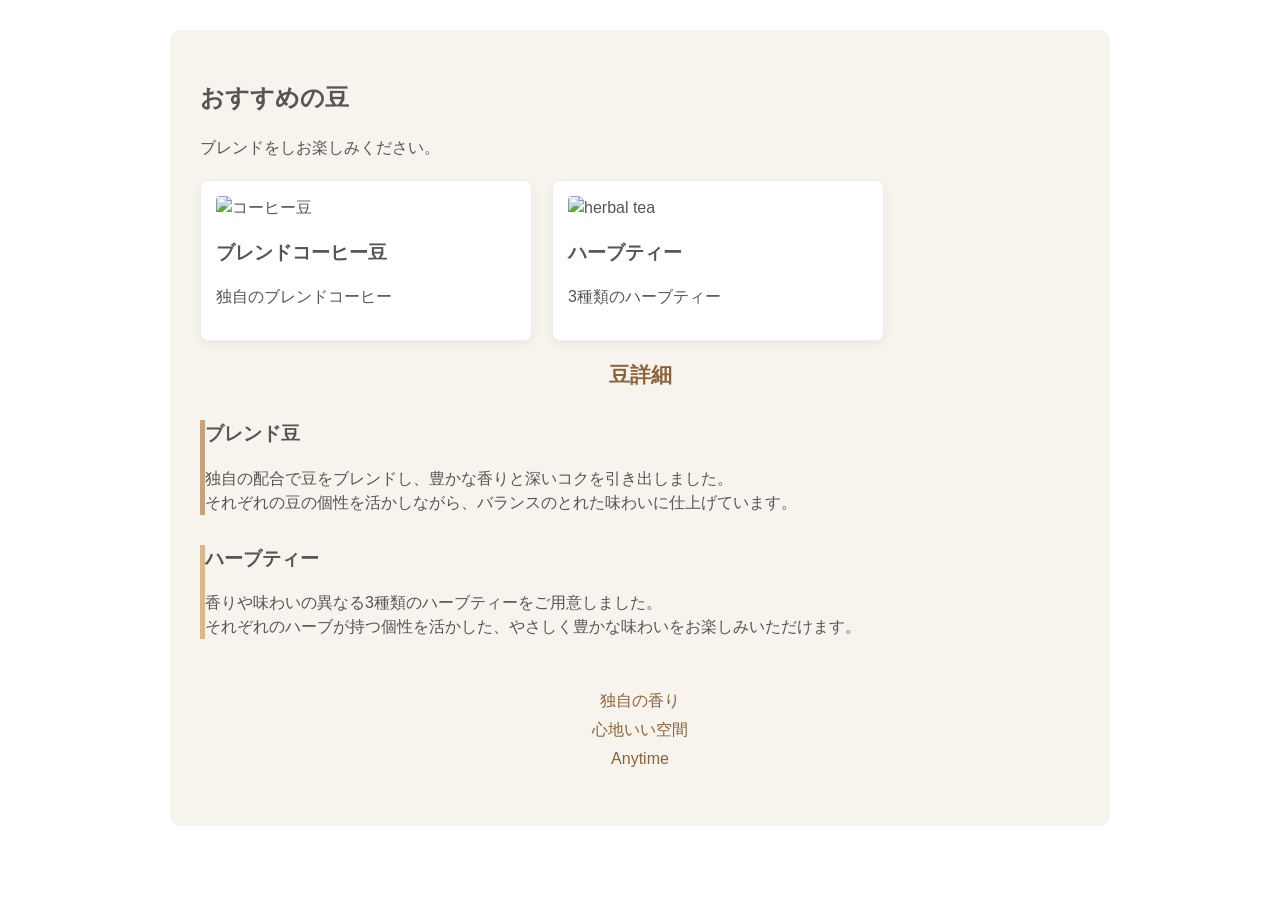
==== beans.html @ bea45db0 "Create beans.html for showcasing coffee and tea Added a new HTML file for displaying selected beans " ====
<!DOCTYPE html>
<html lang="en">
<head>
    <meta charset="UTF-8">
    <meta name="viewport" content="width=device-width, initial-scale=1.0">
    <title>選別された豆</title>
    <link rel="stylesheet" href="styles.css">
</head>
<body>
    <div class="contents wrapper">
        <main id="main_content">
            <h2>おすすめの豆</h2>
            <p>ブレンドをしお楽しみください。</p>

            <div class="item-list">
                <section class="item">
                    <a href="#bear">
                    <img src="https://cdn.pakutaso.com/shared/img/thumb/CK20160626375813_TP_V4.jpg?width=500" 
                    alt="コーヒー豆">
                    <h3>ブレンドコーヒー豆</h3>
                    <p>独自のブレンドコーヒー</p>
                </a>
                </section>
                <section class="item">
                    <a href="#afternoon">
                        <img src="https://cdn.pakutaso.com/shared/img/thumb/ogasuta458A7895_TP_V4.jpg?width=500"
                         alt="herbal tea">
                         <h3>ハーブティー</h3>
                         <p>3種類のハーブティー</p>
                    </a>
                </section>
            </div>

            <div class="product-detail">
                <h2 class="bottom-title">
                    豆詳細
                </h2>
                <section id="bear" style="margin-bottom: 30px;">
                    <h3>ブレンド豆</h3>
                    <p>
                        独自の配合で豆をブレンドし、豊かな香りと深いコクを引き出しました。
                        <br> それぞれの豆の個性を活かしながら、バランスのとれた味わいに仕上げています。
                    </p>
                </section>

                <section id="afternoon" class="bottom-after">
                    <h3>ハーブティー</h3>
                    <p>
                        香りや味わいの異なる3種類のハーブティーをご用意しました。
                        <br> それぞれのハーブが持つ個性を活かした、やさしく豊かな味わいをお楽しみいただけます。
                    </p>
                </section>
                <section>
                    <div class="bottom-message">
                        <p>独自の香り</p>
                        <p>心地いい空間</p>
                        <p>Anytime</p>
                    </div>
                </section>
            </div>
                
            </div>
            
        </main>
    </div>
</body>
</html>
---- styles.css ----
@charset "utf-8";

html {
  font-size: 100%;
}

body {
  font-family: 'Hiragio Kaku Gothic proN', 'メイリオ', sans-serif;
  color: #555;
  line-height: 1.5;
}

img {
  width: 100%;
}

.wrapper {
  max-width: 940px;
  margin: 0 auto;
  padding: 0 10px;
}

header {
  border-top: 8px solid #8c6239;
}

.header_logo {
  width: 90px;
}

.header_content {
  display: flex;
  align-items: center;
  justify-content: space-between;
  margin: 10px auto;
}

header nav ul {
  display: flex;
  list-style-type: none;
}

header nav ul li {
  margin-left: 30px;
}

header nav ul li a {
  text-decoration: none;
  color: #555;
}

header nav ul li a:hover,
header nav ul li a:active {
  color: #8c6239;
}

#main_image {
  width: 100%;
  height: 50vh;
  background-image: url('images/cafe.jpg');
  background-repeat: no-repeat;
  background-position: center;
  background-size: cover;
}

.contents {
  display: flex;
  justify-content: space-between;
  margin-top: 30px;
}

#main_content {
  width: 100%;
  background-color: #f7f3ed;
  padding: 30px;
  border-radius: 10px;
  box-sizing: border-box; }

#sidebar {
  width: 31%;
}

#sidebar ul {
  list-style-type: none;
}

#sidebar ul li {
  margin-bottom: 20px;
}

#home h2 {
  margin-bottom: 20px;
  padding-bottom: 5px;
  border-bottom: 1px solid #8c6239;
  font-size: 1.2rem;
}

#info dl {
  display: flex;
  flex-wrap: wrap;
  margin-bottom: 50px;
}

#info dt {
  width: 7em;
}

#info dd {
  width: calc(100% - 7em);
}

#info dt,
#info dd {
  margin-bottom: 10px;
}

#campaign ul {
  margin-bottom: 10px;
  list-style-type: none;
}

#campaign ul li {
  margin-bottom: 10px;
}

footer {
  margin-top: 100px;
  padding: 30px;
  text-align: center;
  color: #fff;
  background-color: #a67c52;
}

footer ul {
  margin-bottom: 20px;
  font-size: 0.9rem;
  list-style-type: none;
}

footer ul li {
  display: inline-block;
  margin: 0 10px;
}

footer ul li a {
  color: #fff;
  text-decoration: none;
}

footer ul li a:hover,
footer ul li a:active {
  opacity: 0.7;
}

small {
  font-size: 0.7rem;
}

@media (max-width: 600px) {
  html {
    font-size: 87.5%;
  }

  .contents {
    flex-direction: column;
    margin-top: 10px;
  }

  #main_content,
  #sidebar {
    width: 100%;
  }
}

.item-list{
  display: flex;
  gap: 20px;
  flex-wrap: wrap;
  margin-top: 20px;
}
.item{
  width: 300px;
  background-color: #fff;
  padding: 15px;
  border: 1px solid #ddd;
  border-radius: 8px;
}

.item {
  width: 300px;
  background-color: #fff;
  padding: 15px;
  border: 1px solid #eee;
  border-radius: 8px;
  /* 影の色をちゃんと数字（黒の薄い色）で指定します */
  box-shadow: 0 4px 10px rgba(0, 0, 0, 0.05);
}

.item img {
  width: 100%;
  height: 200px;
  object-fit: cover;
  border-radius: 4px;
}

#main_content {
  background-color: #f7f3ed;
  padding: 30px;
  border-radius: 10px;
}

html{
  scroll-behavior: smooth;
}


.item a,
.item a:link,
.item a:visited,
.item a:hover,
.item a:active {
  color: #555;    
  text-decoration: none;  
}

/* 商品詳細 */
.bottom {
  margin-top: 150px;
  padding-top: 40px;
  border-top: 1px dashed #d2b48c;
}

.bottom-title {
  font-size: 1.3rem;
  color: #8c6239;
  margin-bottom: 30px;
  text-align: center;
}

/* 商品詳細のカード */
.bottom section {
  margin-bottom: 40px;
  padding: 30px;
  background-color: #fff;
  border-radius: 10px;
  box-shadow: 0 4px 12px rgba(0, 0, 0, 0.05);
}

.bottom section h3 {
  color: #8c6239;
  margin-bottom: 15px;
}

.bottom section h2 {
  color: #555;
  font-size: 1.2rem;
  margin-bottom: 15px;
}

/* 熊付きコーヒー */
#bear {
  border-left: 5px solid #c8a27a;
}

/* アフタヌーン */
#afternoon {
  border-left: 5px solid #d8b98a;
}

/* アフタヌーンのメッセージ */
.bottom-message {
  margin-top: 25px;
  padding: 20px;
  text-align: center;
  background-color: #f7f3ed;
  border-radius: 8px;
  color: #8c6239;
}

.bottom-message p {
  margin: 5px 0;
}
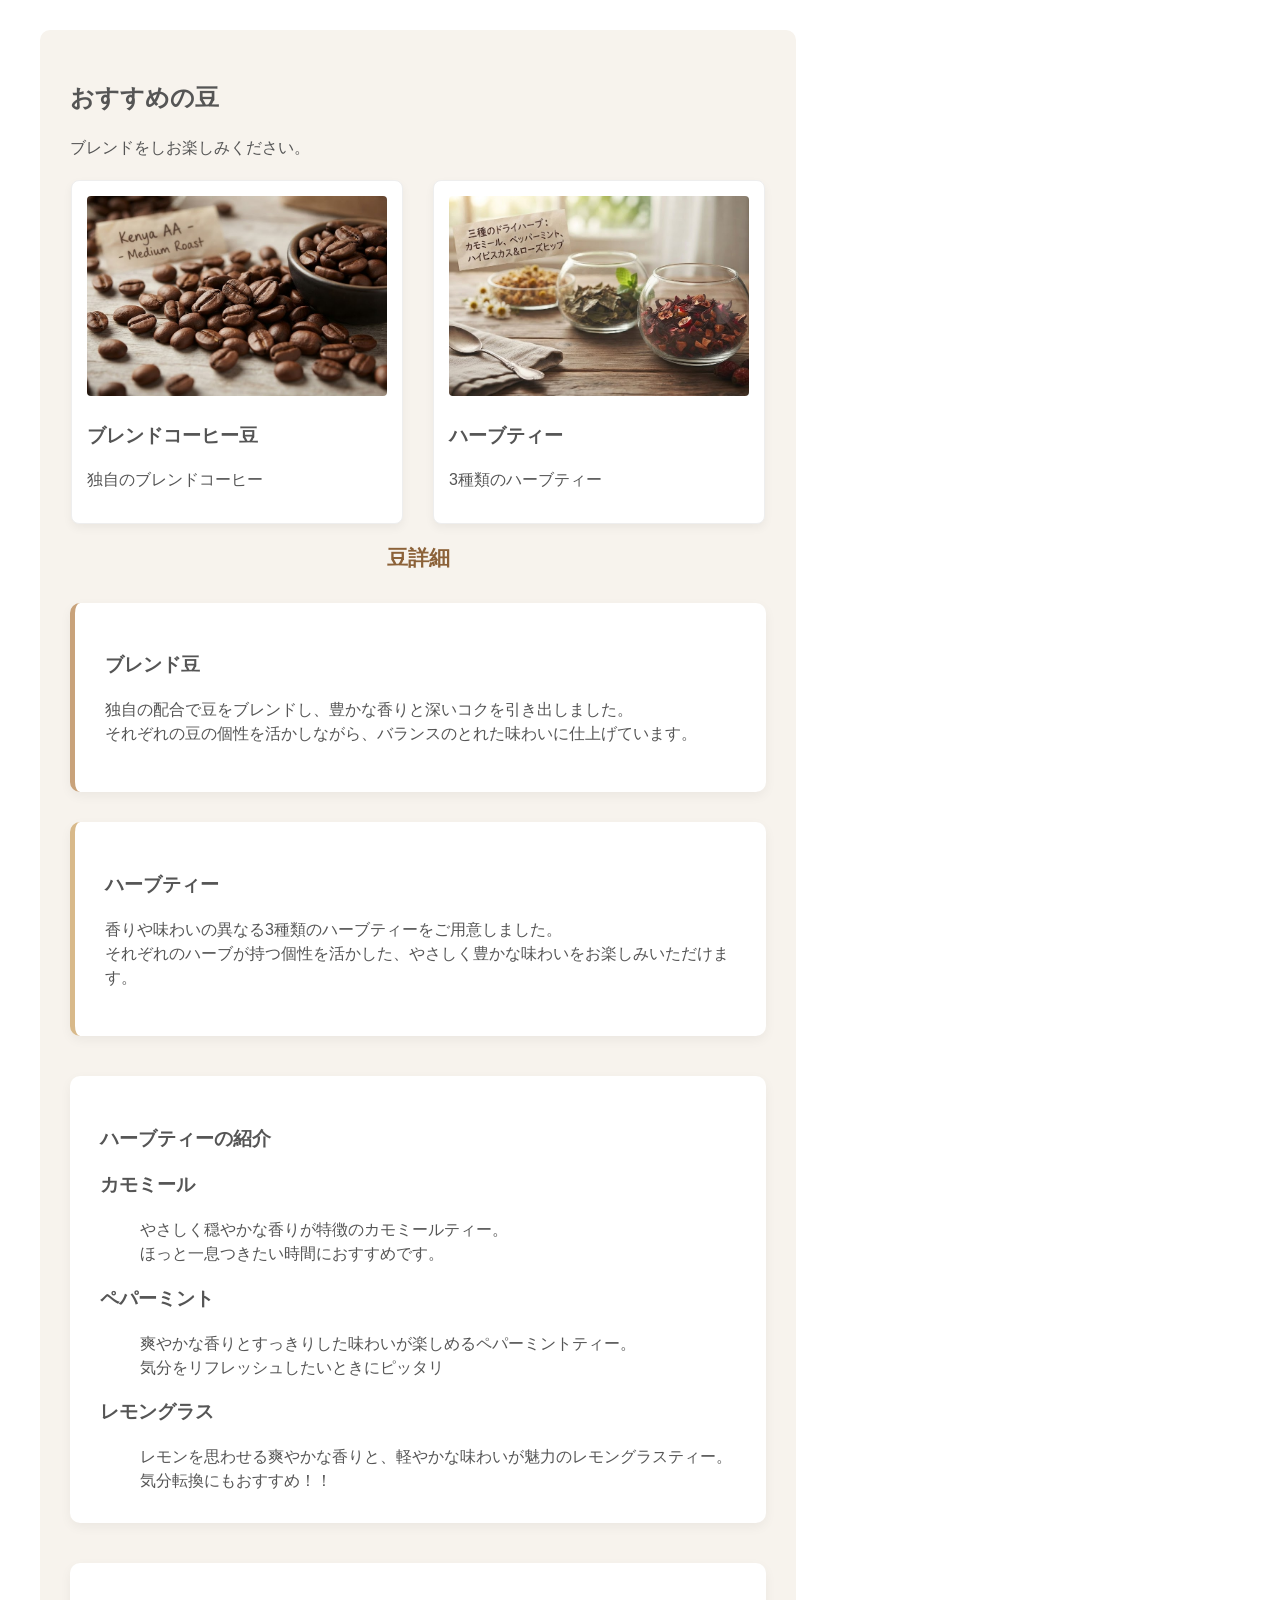
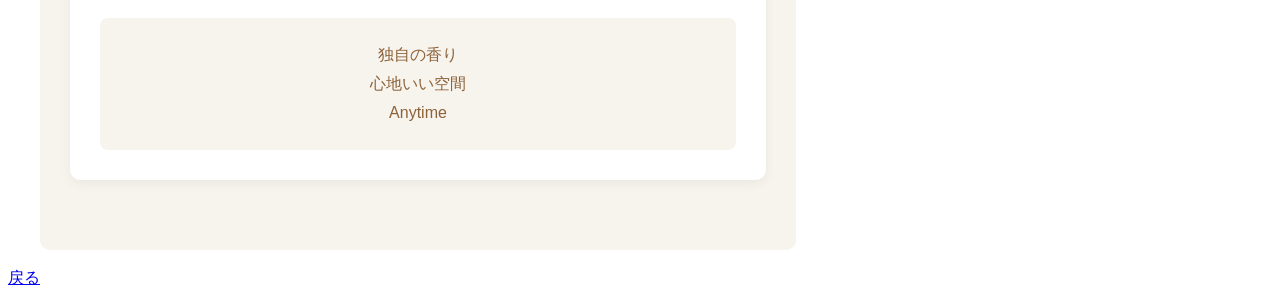
==== commit 7ab948e4: "Introduce herbal tea section in beans.html Added a section introducing three types of herbal teas wi" ====
--- a/beans.html
+++ b/beans.html
@@ -7,7 +7,7 @@
     <link rel="stylesheet" href="styles.css">
 </head>
 <body>
-    <div class="contents wrapper">
+    <div class="contents wrapper beans-page">
         <main id="main_content">
             <h2>おすすめの豆</h2>
             <p>ブレンドをしお楽しみください。</p>
@@ -15,7 +15,7 @@
             <div class="item-list">
                 <section class="item">
                     <a href="#bear">
-                    <img src="https://cdn.pakutaso.com/shared/img/thumb/CK20160626375813_TP_V4.jpg?width=500" 
+                    <img src="images\beans.jpg" 
                     alt="コーヒー豆">
                     <h3>ブレンドコーヒー豆</h3>
                     <p>独自のブレンドコーヒー</p>
@@ -23,7 +23,7 @@
                 </section>
                 <section class="item">
                     <a href="#afternoon">
-                        <img src="https://cdn.pakutaso.com/shared/img/thumb/ogasuta458A7895_TP_V4.jpg?width=500"
+                        <img src="images/herbal.jpg"
                          alt="herbal tea">
                          <h3>ハーブティー</h3>
                          <p>3種類のハーブティー</p>
@@ -50,6 +50,27 @@
                         <br> それぞれのハーブが持つ個性を活かした、やさしく豊かな味わいをお楽しみいただけます。
                     </p>
                 </section>
+
+                <section id="aa" class="bottom-after">
+                    <h3>ハーブティーの紹介</h3>
+                    <h3><dl>カモミール</dl></h3>
+                    <dd>やさしく穏やかな香りが特徴のカモミールティー。
+                        <br>
+                        ほっと一息つきたい時間におすすめです。</dd>
+
+                        <h3><dl>ペパーミント</dl></h3>
+                        <dd>爽やかな香りとすっきりした味わいが楽しめるペパーミントティー。
+                            <br>
+                            気分をリフレッシュしたいときにピッタリ
+                        </dd>
+
+                        <h3><dl>レモングラス</dl></h3>
+                        <dd>レモンを思わせる爽やかな香りと、軽やかな味わいが魅力のレモングラスティー。
+                            <br>
+                            気分転換にもおすすめ！！
+                        </dd>
+                </section>
+
                 <section>
                     <div class="bottom-message">
                         <p>独自の香り</p>
@@ -57,11 +78,12 @@
                         <p>Anytime</p>
                     </div>
                 </section>
-            </div>
-                
-            </div>
-            
+            </div>  
+        </div>
+            <a href="index.html" class="back-button">
+            <p>戻る</p>
         </main>
+            </a>
     </div>
 </body>
 </html>
--- a/styles.css
+++ b/styles.css
@@ -32,7 +32,9 @@
   display: flex;
   align-items: center;
   justify-content: space-between;
-  margin: 10px auto;
+  margin: 10px 0;
+  padding: 0;
+  max-width: none;
 }
 
 header nav ul {
@@ -52,6 +54,17 @@
 header nav ul li a:hover,
 header nav ul li a:active {
   color: #8c6239;
+}
+
+
+
+.header_content h1 {
+  margin: 0;
+}
+
+.header_logo {
+  display: block;
+  width: 90px;
 }
 
 #main_image {
@@ -70,14 +83,14 @@
 }
 
 #main_content {
-  width: 100%;
+  width: 63%;
   background-color: #f7f3ed;
   padding: 30px;
   border-radius: 10px;
   box-sizing: border-box; }
 
 #sidebar {
-  width: 31%;
+  width: 40%;
 }
 
 #sidebar ul {
@@ -87,6 +100,8 @@
 #sidebar ul li {
   margin-bottom: 20px;
 }
+
+
 
 #home h2 {
   margin-bottom: 20px;
@@ -172,18 +187,14 @@
   }
 }
 
-.item-list{
-  display: flex;
-  gap: 20px;
+.item-list {
+  display: flex;
+  justify-content: center;
+  align-items: flex-start;
+  gap: 30px;
   flex-wrap: wrap;
-  margin-top: 20px;
-}
-.item{
-  width: 300px;
-  background-color: #fff;
-  padding: 15px;
-  border: 1px solid #ddd;
-  border-radius: 8px;
+  margin: 20px auto 0;
+  width: 100%;
 }
 
 .item {
@@ -192,7 +203,6 @@
   padding: 15px;
   border: 1px solid #eee;
   border-radius: 8px;
-  /* 影の色をちゃんと数字（黒の薄い色）で指定します */
   box-shadow: 0 4px 10px rgba(0, 0, 0, 0.05);
 }
 
@@ -203,11 +213,7 @@
   border-radius: 4px;
 }
 
-#main_content {
-  background-color: #f7f3ed;
-  padding: 30px;
-  border-radius: 10px;
-}
+
 
 html{
   scroll-behavior: smooth;
@@ -239,6 +245,14 @@
 
 /* 商品詳細のカード */
 .bottom section {
+  margin-bottom: 40px;
+  padding: 30px;
+  background-color: #fff;
+  border-radius: 10px;
+  box-shadow: 0 4px 12px rgba(0, 0, 0, 0.05);
+}
+
+.product-detail section {
   margin-bottom: 40px;
   padding: 30px;
   background-color: #fff;
@@ -279,4 +293,31 @@
 
 .bottom-message p {
   margin: 5px 0;
-}+}
+
+.beans-page{
+  max-width: 1200px;
+}
+
+.product {
+    margin-bottom: 25px;
+    padding: 20px;
+    background-color: #fff;
+    border-radius: 8px;
+    box-shadow: 0 3px 10px rgba(0, 0, 0, 0.05);
+}
+
+.product h3 {
+    margin-bottom: 10px;
+    color: #8c6239;
+}
+
+.product p {
+    margin-bottom: 10px;
+}
+
+.product .price {
+    margin-bottom: 0;
+    font-weight: bold;
+    color: #555;
+}
